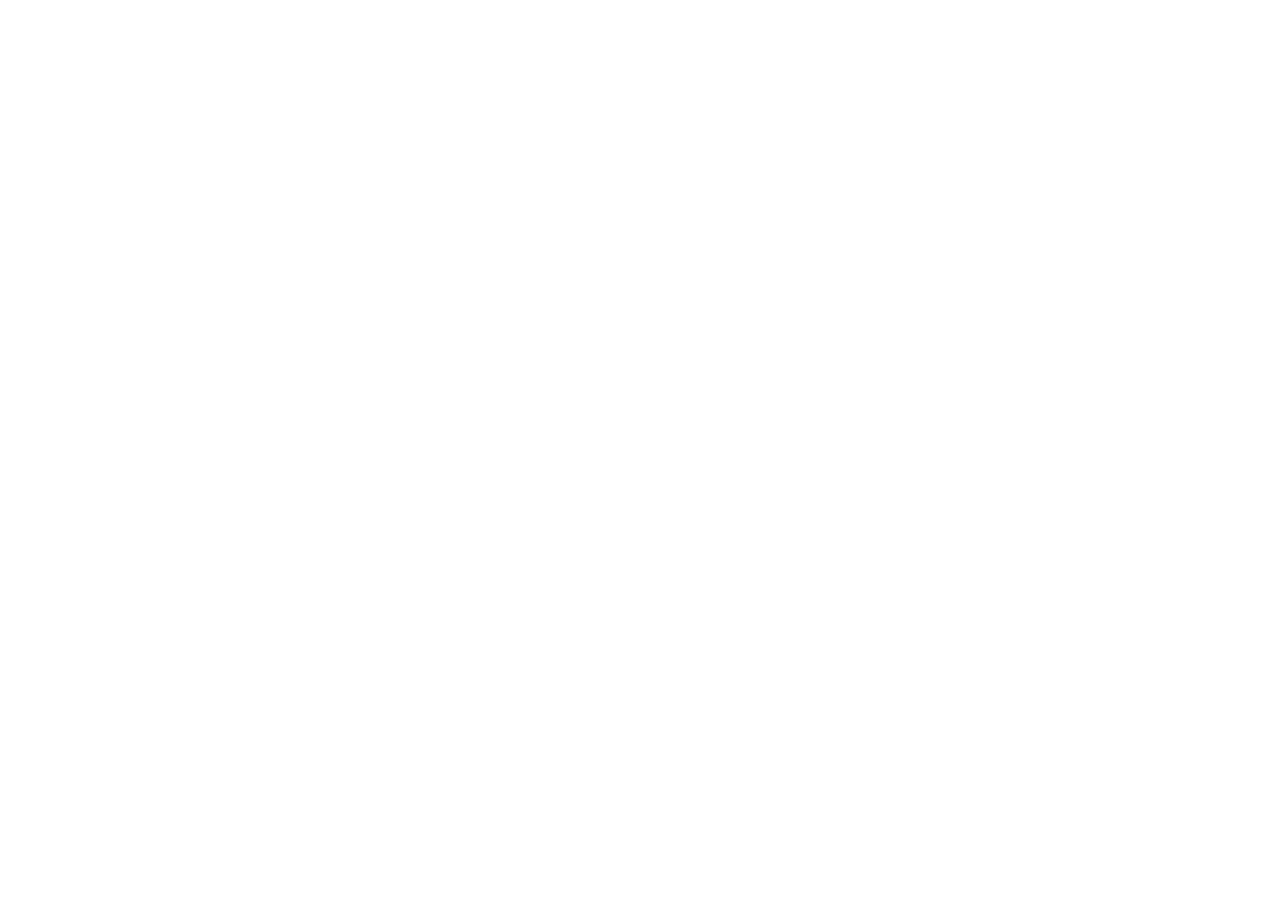
==== docs/advanced.html @ 722f8006 "Juego de piedra, papel y tijera" ====
<!DOCTYPE html>
<html lang="en">
  <head>
    <meta charset="UTF-8" />
    <meta http-equiv="X-UA-Compatible" content="IE=edge" />
    <meta name="viewport" content="width=device-width, initial-scale=1.0" />
    <link rel="preconnect" href="https://fonts.googleapis.com" />
    <link rel="preconnect" href="https://fonts.gstatic.com" crossorigin />
    <link
      href="https://fonts.googleapis.com/css2?family=Barlow+Semi+Condensed:wght@600;700&display=swap"
      rel="stylesheet"
    />
    <!-- CAMBIAR POR styles.min.css al finalizar el proyecto -->
    <link rel="stylesheet" href="css/styles.css" />
    <title>Rock Paper Scissors</title>
  </head>

  <body>
    <main id="main" class="main"></main>
    <script src="js/scripts.js"></script>
  </body>
</html>
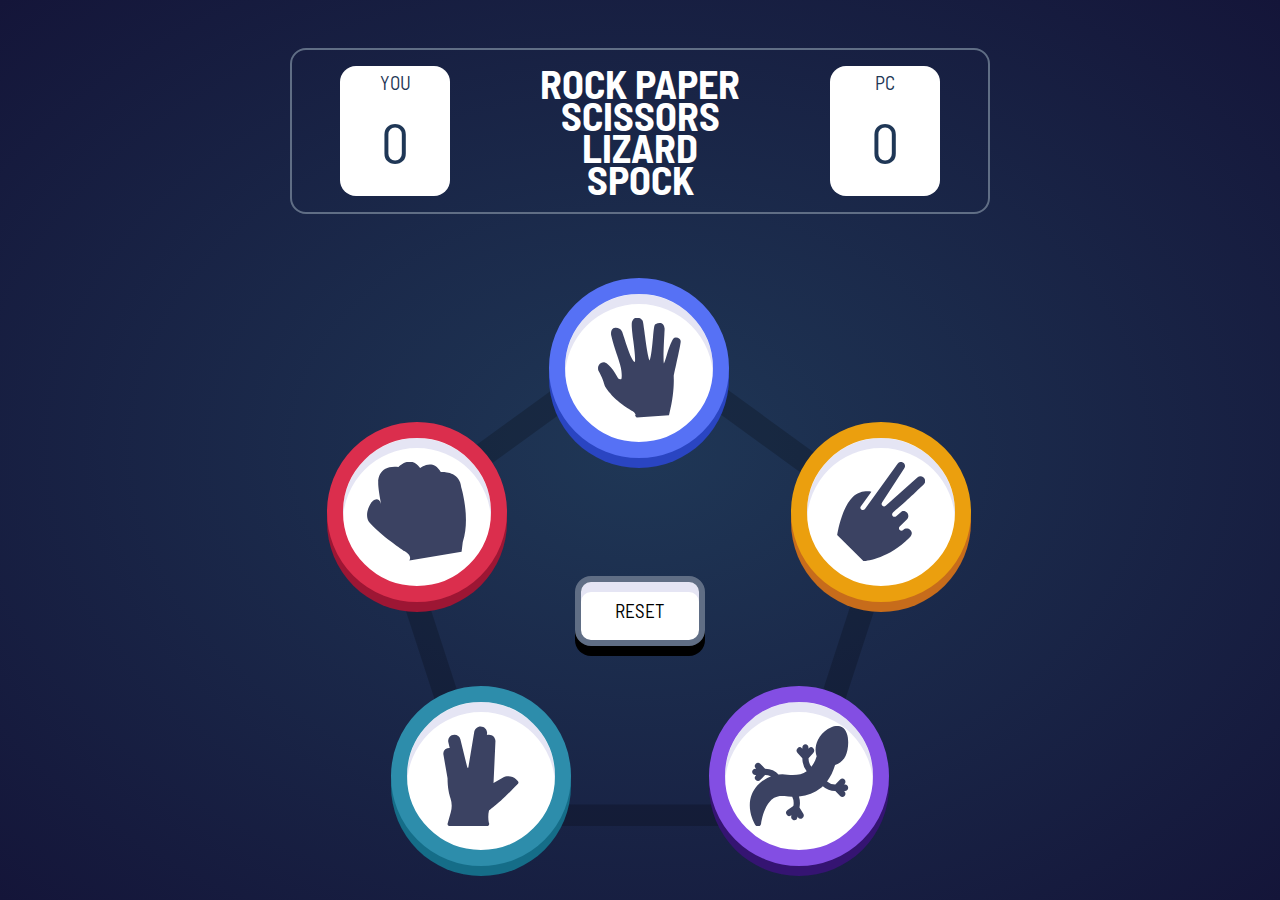
==== commit 555206aa: "Juego de piedra, papel y tijera" ====
--- a/docs/advanced.html
+++ b/docs/advanced.html
@@ -15,8 +15,62 @@
     <title>Rock Paper Scissors</title>
   </head>
 
-  <body>
-    <main id="main" class="main"></main>
+  <body data-advanced="advanced-mode">
+    <header id="header" class="header">
+      <div class="pointer pointer--gamer">
+        <p class="pointer__text">YOU</p>
+        <p id="user-points" class="points">0</p>
+      </div>
+      <h1 class="title title--advanced">ROCK PAPER SCISSORS LIZARD SPOCK</h1>
+      <div class="pointer pointer--pc">
+        <p class="pointer__text">PC</p>
+        <p id="pc-points" class="points">0</p>
+      </div>
+    </header>
+    <main id="main" class="main">
+
+      <div id="game-container" class="game-container game-container--advanced">
+        <button id="reset" class="button button--small button--small-reset button--small-reset-advanced">RESET</button>
+        <div class="button button--paper button--paper-advanced">
+          <img id="paper" src="assets/images/icon-paper.svg" alt="Foto de mano">
+        </div>
+        <div class="button button--scissors button--scissors-advanced">
+          <img id="scissors" src="assets/images/icon-scissors.svg" alt="Foto de mano">
+        </div>
+        <div  class="button button--rock button--rock-advanced">
+          <img id="rock" src="assets/images/icon-rock.svg" alt="Foto de mano">
+        </div>
+        <div  class="button button--lizard">
+          <img id="lizard" src="assets/images/icon-lizard.svg" alt="Foto de mano">
+        </div>
+        <div  class="button button--spock">
+          <img id="spock" src="assets/images/icon-spock.svg" alt="Foto de mano">
+        </div>
+      </div>
+
+      <div id="result-window" class="result-window">
+        <div class="result-window__top">
+        <div class="user-result">
+          <p id="user-play-text" class="result result--small"></p>
+          <div class="button">
+            <img id="userimg" src="" alt="">
+          </div>
+        </div>
+        <div class="play-again">
+          <p id="result-text" class="result"></p>
+          <button id="play-again" class="button button--small">PLAY AGAIN</button>
+        </div>
+        <div class="pc-resut">
+          <p id="pc-play-text" class="result result--small"></p>
+          <div class="button">
+            <img id="pcimg" src="" alt="">
+          </div>
+        </div>
+      </div>
+        <p class="title title--small title--small-footer"">TOO DIFFICULT?</p>
+        <a class="title title--small title--small-red title--small-footer"" href="simple.html">PLAY SIMPLE MODE</a>
+      </div>
+    </main>
     <script src="js/scripts.js"></script>
   </body>
 </html>
--- a/docs/css/styles.css
+++ b/docs/css/styles.css
@@ -0,0 +1,641 @@
+/* Document
+   ========================================================================== */
+/**
+ * 1. Correct the line height in all browsers.
+ * 2. Prevent adjustments of font size after orientation changes in iOS.
+ */
+html {
+  line-height: 1.15;
+  /* 1 */
+  -webkit-text-size-adjust: 100%;
+  /* 2 */
+}
+
+/* Sections
+     ========================================================================== */
+/**
+   * Remove the margin in all browsers.
+   */
+body {
+  margin: 0;
+}
+
+/**
+   * Render the `main` element consistently in IE.
+   */
+main {
+  display: block;
+}
+
+/**
+   * Correct the font size and margin on `h1` elements within `section` and
+   * `article` contexts in Chrome, Firefox, and Safari.
+   */
+h1 {
+  font-size: 2em;
+  margin: 0.67em 0;
+}
+
+/* Grouping content
+     ========================================================================== */
+/**
+   * 1. Add the correct box sizing in Firefox.
+   * 2. Show the overflow in Edge and IE.
+   */
+hr {
+  box-sizing: content-box;
+  /* 1 */
+  height: 0;
+  /* 1 */
+  overflow: visible;
+  /* 2 */
+}
+
+/**
+   * 1. Correct the inheritance and scaling of font size in all browsers.
+   * 2. Correct the odd `em` font sizing in all browsers.
+   */
+pre {
+  font-family: monospace, monospace;
+  /* 1 */
+  font-size: 1em;
+  /* 2 */
+}
+
+/* Text-level semantics
+     ========================================================================== */
+/**
+   * Remove the gray background on active links in IE 10.
+   */
+a {
+  background-color: transparent;
+}
+
+/**
+   * 1. Remove the bottom border in Chrome 57-
+   * 2. Add the correct text decoration in Chrome, Edge, IE, Opera, and Safari.
+   */
+abbr[title] {
+  border-bottom: none;
+  /* 1 */
+  text-decoration: underline;
+  /* 2 */
+  text-decoration: underline dotted;
+  /* 2 */
+}
+
+/**
+   * Add the correct font weight in Chrome, Edge, and Safari.
+   */
+b,
+strong {
+  font-weight: bolder;
+}
+
+/**
+   * 1. Correct the inheritance and scaling of font size in all browsers.
+   * 2. Correct the odd `em` font sizing in all browsers.
+   */
+code,
+kbd,
+samp {
+  font-family: monospace, monospace;
+  /* 1 */
+  font-size: 1em;
+  /* 2 */
+}
+
+/**
+   * Add the correct font size in all browsers.
+   */
+small {
+  font-size: 80%;
+}
+
+/**
+   * Prevent `sub` and `sup` elements from affecting the line height in
+   * all browsers.
+   */
+sub,
+sup {
+  font-size: 75%;
+  line-height: 0;
+  position: relative;
+  vertical-align: baseline;
+}
+
+sub {
+  bottom: -0.25em;
+}
+
+sup {
+  top: -0.5em;
+}
+
+/* Embedded content
+     ========================================================================== */
+/**
+   * Remove the border on images inside links in IE 10.
+   */
+img {
+  border-style: none;
+}
+
+/* Forms
+     ========================================================================== */
+/**
+   * 1. Change the font styles in all browsers.
+   * 2. Remove the margin in Firefox and Safari.
+   */
+button,
+input,
+optgroup,
+select,
+textarea {
+  font-family: inherit;
+  /* 1 */
+  font-size: 100%;
+  /* 1 */
+  line-height: 1.15;
+  /* 1 */
+  margin: 0;
+  /* 2 */
+}
+
+/**
+   * Show the overflow in IE.
+   * 1. Show the overflow in Edge.
+   */
+button,
+input {
+  /* 1 */
+  overflow: visible;
+}
+
+/**
+   * Remove the inheritance of text transform in Edge, Firefox, and IE.
+   * 1. Remove the inheritance of text transform in Firefox.
+   */
+button,
+select {
+  /* 1 */
+  text-transform: none;
+}
+
+/**
+   * Correct the inability to style clickable types in iOS and Safari.
+   */
+button,
+[type=button],
+[type=reset],
+[type=submit] {
+  -webkit-appearance: button;
+}
+
+/**
+   * Remove the inner border and padding in Firefox.
+   */
+button::-moz-focus-inner,
+[type=button]::-moz-focus-inner,
+[type=reset]::-moz-focus-inner,
+[type=submit]::-moz-focus-inner {
+  border-style: none;
+  padding: 0;
+}
+
+/**
+   * Restore the focus styles unset by the previous rule.
+   */
+button:-moz-focusring,
+[type=button]:-moz-focusring,
+[type=reset]:-moz-focusring,
+[type=submit]:-moz-focusring {
+  outline: 1px dotted ButtonText;
+}
+
+/**
+   * Correct the padding in Firefox.
+   */
+fieldset {
+  padding: 0.35em 0.75em 0.625em;
+}
+
+/**
+   * 1. Correct the text wrapping in Edge and IE.
+   * 2. Correct the color inheritance from `fieldset` elements in IE.
+   * 3. Remove the padding so developers are not caught out when they zero out
+   *    `fieldset` elements in all browsers.
+   */
+legend {
+  box-sizing: border-box;
+  /* 1 */
+  color: inherit;
+  /* 2 */
+  display: table;
+  /* 1 */
+  max-width: 100%;
+  /* 1 */
+  padding: 0;
+  /* 3 */
+  white-space: normal;
+  /* 1 */
+}
+
+/**
+   * Add the correct vertical alignment in Chrome, Firefox, and Opera.
+   */
+progress {
+  vertical-align: baseline;
+}
+
+/**
+   * Remove the default vertical scrollbar in IE 10+.
+   */
+textarea {
+  overflow: auto;
+}
+
+/**
+   * 1. Add the correct box sizing in IE 10.
+   * 2. Remove the padding in IE 10.
+   */
+[type=checkbox],
+[type=radio] {
+  box-sizing: border-box;
+  /* 1 */
+  padding: 0;
+  /* 2 */
+}
+
+/**
+   * Correct the cursor style of increment and decrement buttons in Chrome.
+   */
+[type=number]::-webkit-inner-spin-button,
+[type=number]::-webkit-outer-spin-button {
+  height: auto;
+}
+
+/**
+   * 1. Correct the odd appearance in Chrome and Safari.
+   * 2. Correct the outline style in Safari.
+   */
+[type=search] {
+  -webkit-appearance: textfield;
+  /* 1 */
+  outline-offset: -2px;
+  /* 2 */
+}
+
+/**
+   * Remove the inner padding in Chrome and Safari on macOS.
+   */
+[type=search]::-webkit-search-decoration {
+  -webkit-appearance: none;
+}
+
+/**
+   * 1. Correct the inability to style clickable types in iOS and Safari.
+   * 2. Change font properties to `inherit` in Safari.
+   */
+::-webkit-file-upload-button {
+  -webkit-appearance: button;
+  /* 1 */
+  font: inherit;
+  /* 2 */
+}
+
+/* Interactive
+     ========================================================================== */
+/*
+   * Add the correct display in Edge, IE 10+, and Firefox.
+   */
+details {
+  display: block;
+}
+
+/*
+   * Add the correct display in all browsers.
+   */
+summary {
+  display: list-item;
+}
+
+/* Misc
+     ========================================================================== */
+/**
+   * Add the correct display in IE 10+.
+   */
+template {
+  display: none;
+}
+
+/**
+   * Add the correct display in IE 10.
+   */
+[hidden] {
+  display: none;
+}
+
+*,
+*::after,
+*::before {
+  box-sizing: border-box;
+}
+
+img {
+  max-width: 100%;
+  display: block;
+}
+
+ul {
+  list-style: none;
+  padding-left: 0;
+  margin-top: 0;
+  margin-bottom: 0;
+}
+
+a {
+  text-decoration: none;
+  color: inherit;
+}
+
+:root {
+  --background-gradient: radial-gradient(at center, #1f3756, #141539);
+  --header-outline: hsl(217, 16%, 45%);
+  --rock: #db2e4d;
+  --rock-shadow: #9d1634;
+  --paper: #5671f5;
+  --paper-shadow: #2a45c2;
+  --scissors: #eb9f0e;
+  --scissors-shadow: #c76c1b;
+  --lizard: #834ee3;
+  --lizard-shadow: #351472;
+  --spock: #2d8dab;
+  --spock-shadow: #156d88;
+}
+
+body {
+  max-width: 1440px;
+  height: 100vh;
+  margin-left: auto;
+  margin-right: auto;
+  padding: 3rem 0;
+  color: #fff;
+  background-image: var(--background-gradient);
+  font-family: "Barlow Semi Condensed", sans-serif;
+  user-select: none;
+}
+
+.header {
+  display: flex;
+  justify-content: space-between;
+  align-items: center;
+  max-width: 700px;
+  text-align: center;
+  margin-left: auto;
+  margin-right: auto;
+  margin-bottom: 4rem;
+  padding: 1rem 3rem;
+  border: 2px solid var(--header-outline);
+  border-radius: 1rem;
+  font-size: 3rem;
+}
+
+.title {
+  width: 200px;
+  font-size: 2.5rem;
+  margin: 0;
+  line-height: 0.8;
+}
+.title--small {
+  margin-left: auto;
+  margin-right: auto;
+  text-align: center;
+  width: 100%;
+  font-size: 1.2rem;
+}
+.title--small-footer {
+  margin: 1rem;
+}
+.title--small-red {
+  color: var(--rock);
+}
+
+.result {
+  font-size: 2rem;
+  text-align: center;
+}
+.result--small {
+  font-size: 1.2rem;
+}
+
+.pointer {
+  display: flex;
+  flex-direction: column;
+  justify-content: center;
+  width: 110px;
+  height: 130px;
+  border-radius: 1rem;
+  background-color: white;
+  color: black;
+}
+.pointer__text {
+  font-size: 1.2rem;
+  margin: 0;
+  color: #1f3756;
+}
+
+.points {
+  font-size: 3.5rem;
+  margin: 1rem;
+  color: #1f3756;
+}
+
+.game-container {
+  display: flex;
+  justify-content: center;
+  position: relative;
+  height: 400px;
+  width: 470px;
+  margin-left: auto;
+  margin-right: auto;
+  background-image: url(../assets/images/bg-triangle.svg);
+  background-size: cover;
+  background-repeat: no-repeat;
+}
+.game-container--advanced {
+  width: 530px;
+  height: 500px;
+  background-image: url(../assets/images/bg-pentagon.svg);
+}
+
+.game-container-unshow {
+  display: none;
+}
+
+.result-window {
+  display: none;
+}
+.result-window__top {
+  display: flex;
+  flex-direction: row;
+  justify-content: space-between;
+  align-items: center;
+  gap: 5em;
+}
+
+.result-window--show {
+  display: flex;
+  flex-direction: column;
+  justify-content: space-between;
+  align-items: center;
+  position: relative;
+}
+
+img {
+  transform: scale(1.2);
+}
+
+.button {
+  --shadow: ;
+  --border-color: ;
+  display: flex;
+  justify-content: center;
+  width: 180px;
+  height: 180px;
+  background-color: white;
+  padding: 2rem;
+  border-radius: 100%;
+  border: solid 1rem var(--border-color);
+  transition: transform 0.5s;
+  box-shadow: 0 10px var(--shadow), inset 0 10px rgba(0, 0, 150, 0.1);
+  cursor: pointer;
+}
+.button:hover {
+  transition: transform 0.2s;
+  transform: scale(0.95);
+}
+.button--small {
+  align-items: center;
+  margin: 0;
+  height: 70px;
+  width: 150px;
+  padding: 0;
+  font-size: 1.2rem;
+  border-radius: 1rem;
+  border: solid 0.4rem var(--header-outline);
+}
+.button--small-reset {
+  position: absolute;
+  top: 100px;
+  width: 130px;
+}
+.button--small-reset-advanced {
+  top: 250px;
+}
+.button--rock {
+  position: absolute;
+  top: -2em;
+  left: -2em;
+  --border-color:var(--rock);
+  --shadow: var(--rock-shadow);
+}
+.button--rock-advanced {
+  top: 6em;
+  left: -3em;
+}
+.button--paper {
+  position: absolute;
+  top: -2em;
+  right: -2em;
+  --border-color: var(--paper);
+  --shadow: var(--paper-shadow);
+}
+.button--paper-advanced {
+  top: -3em;
+  right: 11em;
+}
+.button--scissors {
+  position: absolute;
+  bottom: -2em;
+  left: 9em;
+  --border-color: var(--scissors);
+  --shadow:var(--scissors-shadow);
+}
+.button--scissors-advanced {
+  top: 6em;
+  left: 26em;
+}
+.button--lizard {
+  position: absolute;
+  bottom: -2.5em;
+  right: 1em;
+  --border-color: var(--lizard);
+  --shadow:var(--lizard-shadow);
+}
+.button--spock {
+  position: absolute;
+  bottom: -2.5em;
+  left: 1em;
+  --border-color: var(--spock);
+  --shadow:var(--spock-shadow);
+}
+.button--rock-result {
+  --border-color:var(--rock);
+  --shadow:var(--rock-shadow);
+  transform: scale(0);
+}
+.button--paper-result {
+  --border-color: var(--paper);
+  --shadow:var(--paper-shadow);
+  transform: scale(0);
+}
+.button--scissors-result {
+  --border-color: var(--scissors);
+  --shadow:var(--scissors-shadow);
+  transform: scale(0);
+}
+.button--lizard-result {
+  --border-color: var(--lizard);
+  --shadow:var(--lizard-shadow);
+  transform: scale(0);
+}
+.button--spock-result {
+  --border-color: var(--spock);
+  --shadow:var(--spock-shadow);
+  transform: scale(0);
+}
+.button--rock-result-show, .button--paper-result-show, .button--scissors-result-show, .button--lizard-result-show, .button--spock-result-show {
+  transform: scale(1);
+}
+
+.home-container {
+  width: 1000px;
+  margin-left: auto;
+  margin-right: auto;
+  padding-top: 10em;
+}
+
+.game-modes {
+  display: flex;
+  justify-content: space-evenly;
+  gap: 10em;
+  align-items: baseline;
+}
+.game-modes__item {
+  display: flex;
+  align-items: center;
+  flex-direction: column;
+  gap: 4em;
+  font-size: 2rem;
+}
+
+.main {
+  padding: 3rem;
+  max-width: 700px;
+  height: 540px;
+  margin-left: auto;
+  margin-right: auto;
+}
+
+/* ESTILOS DEL FOOTER */
